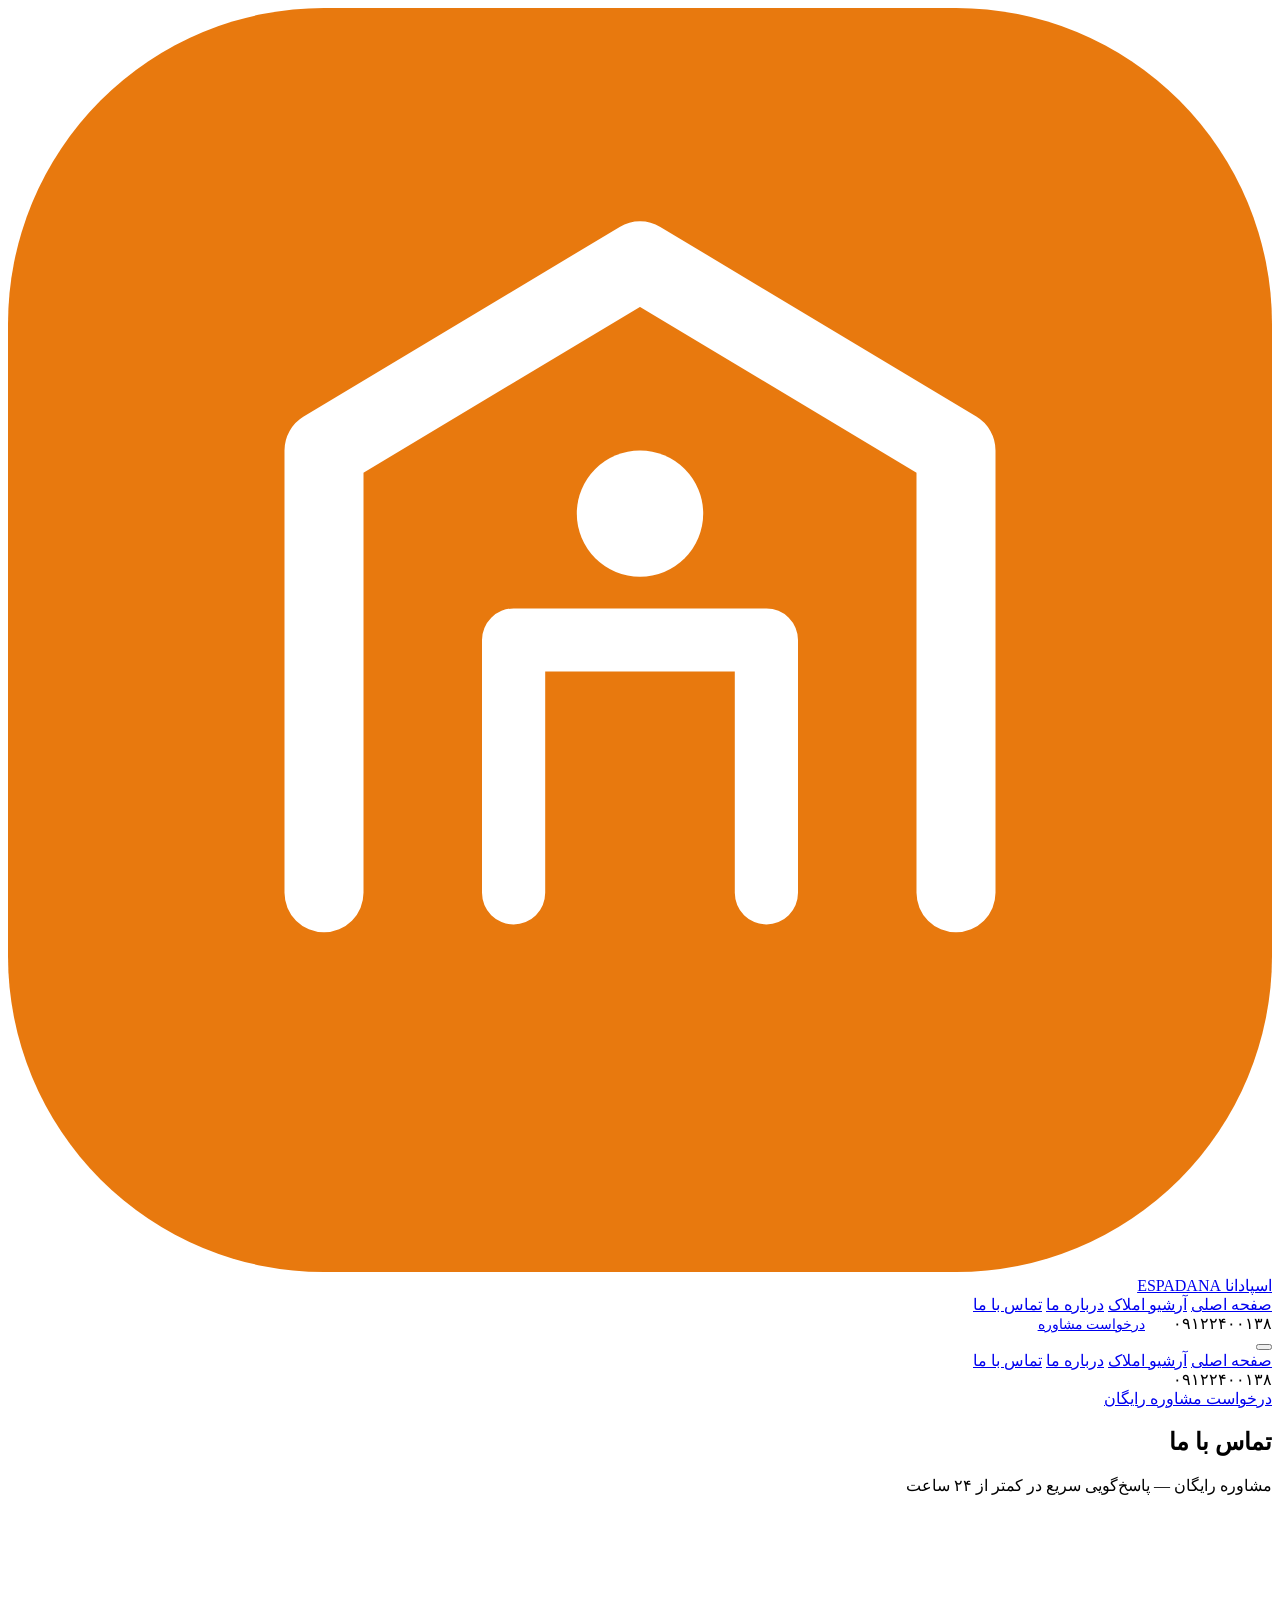
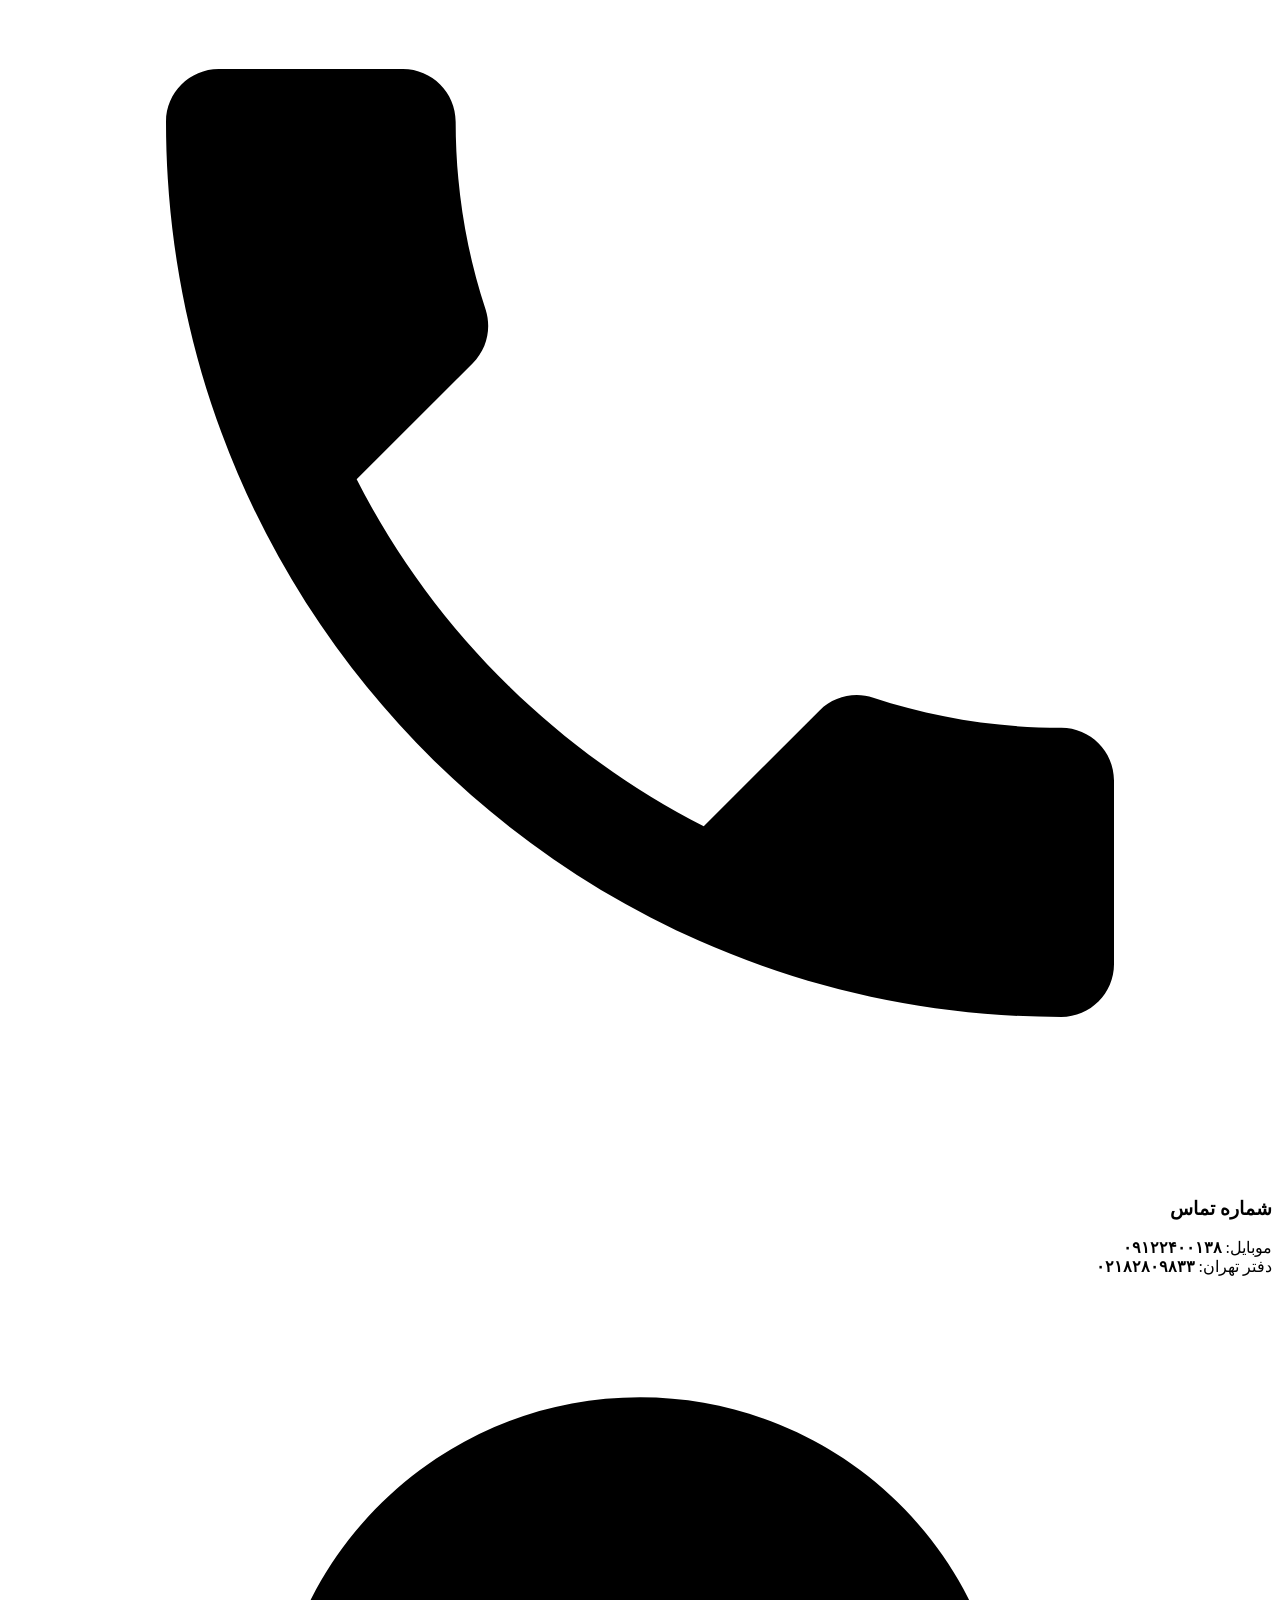
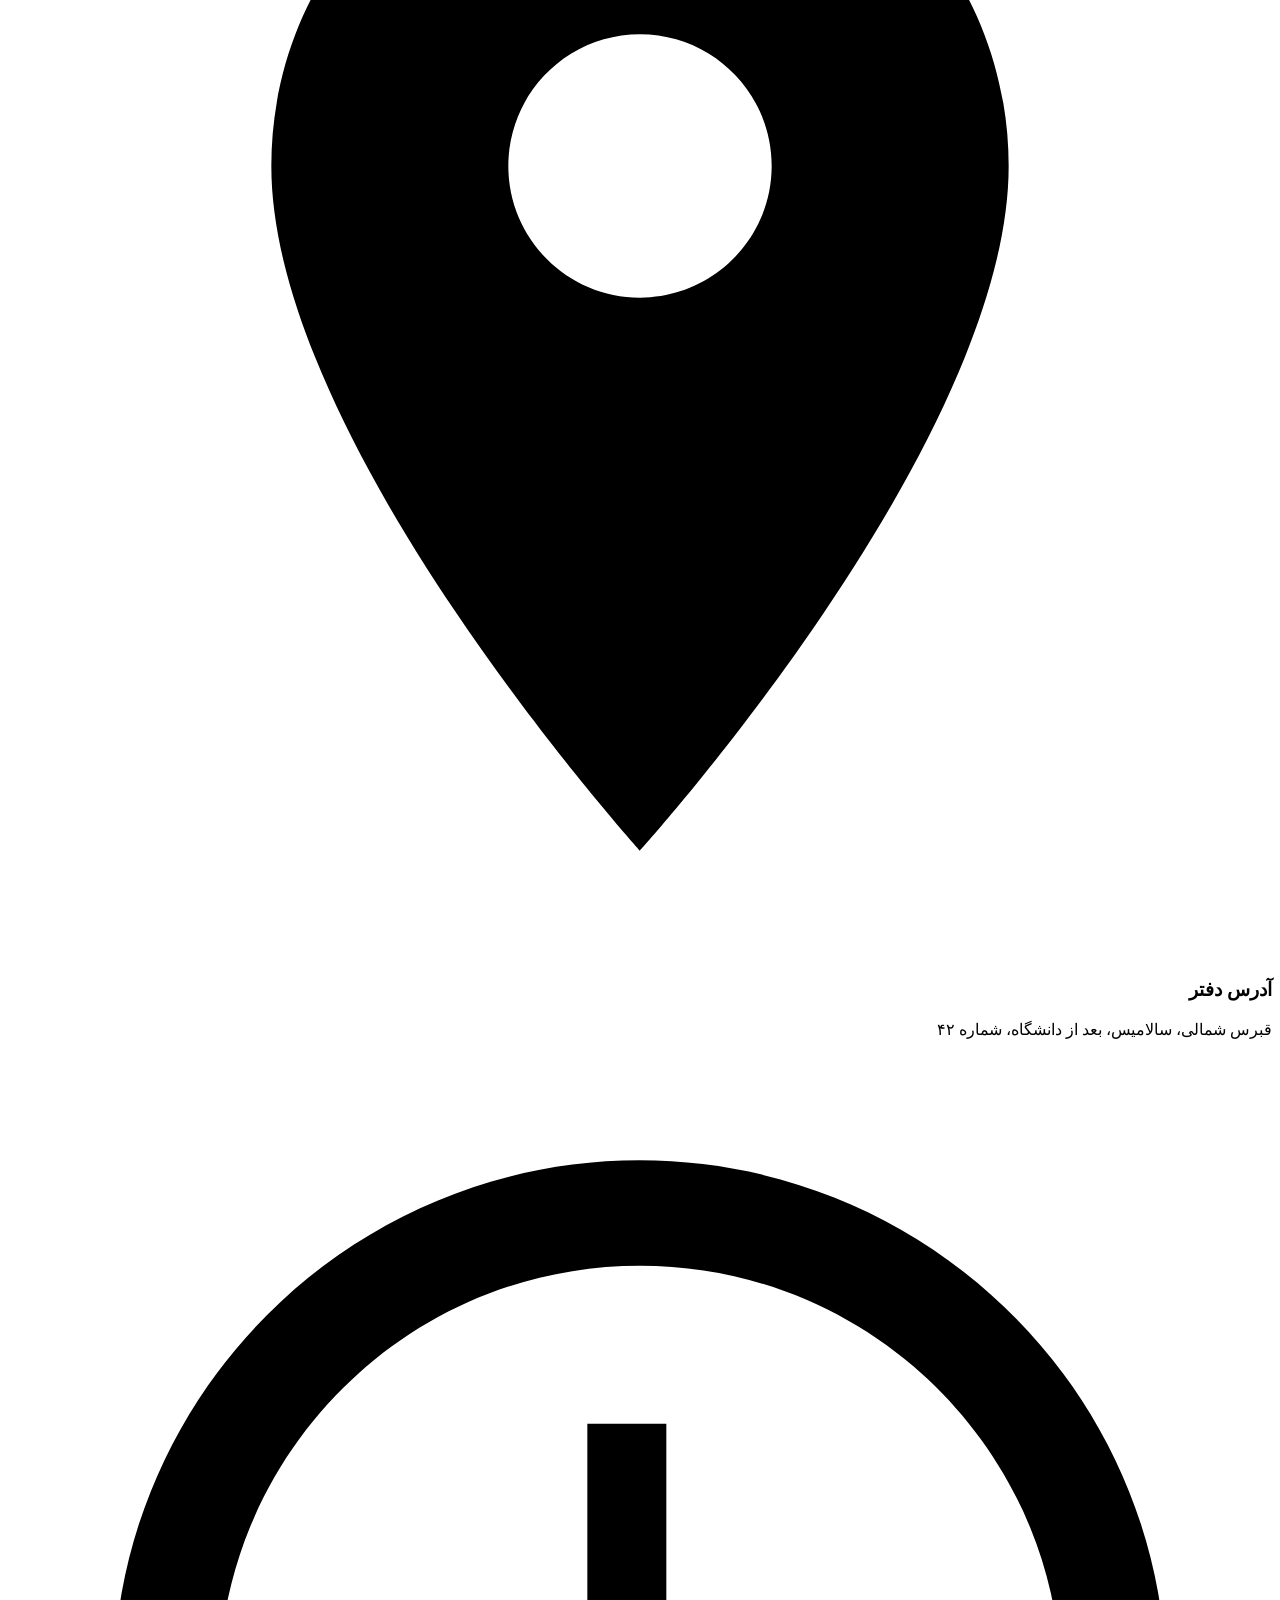
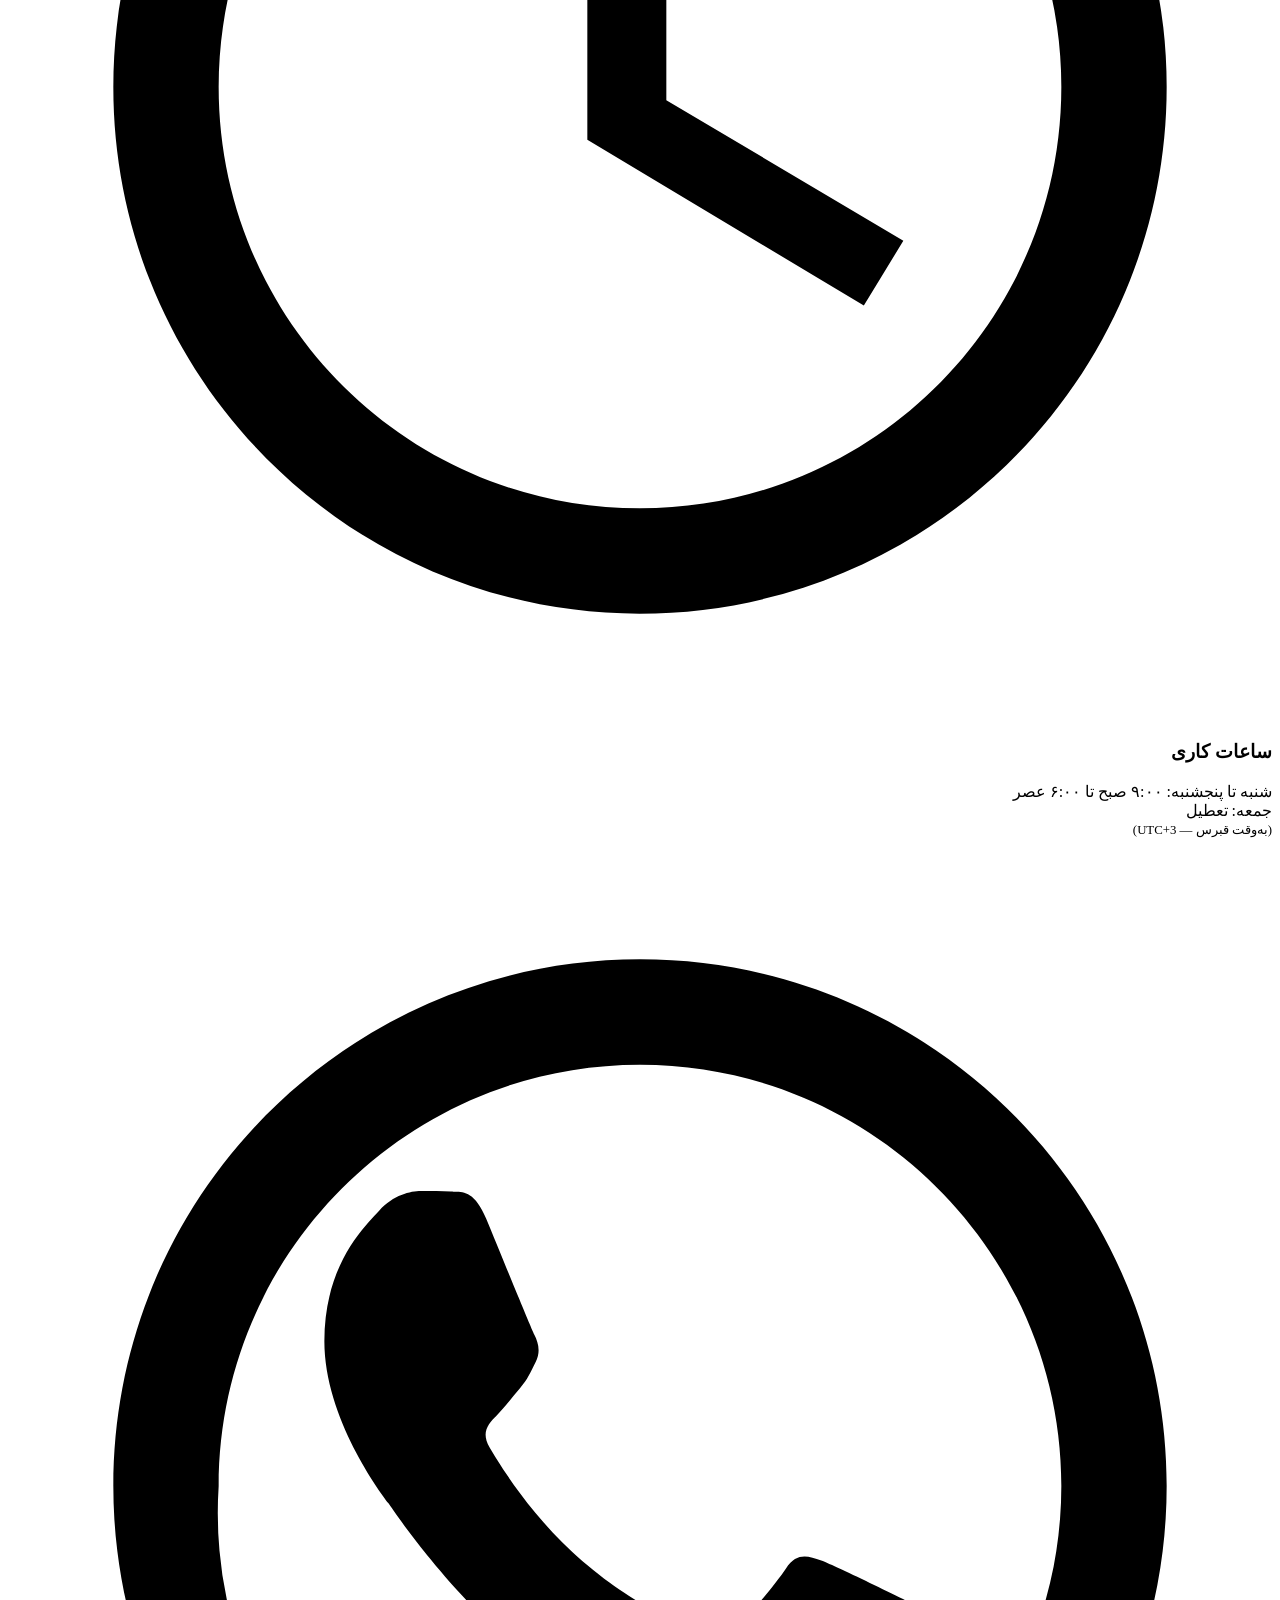
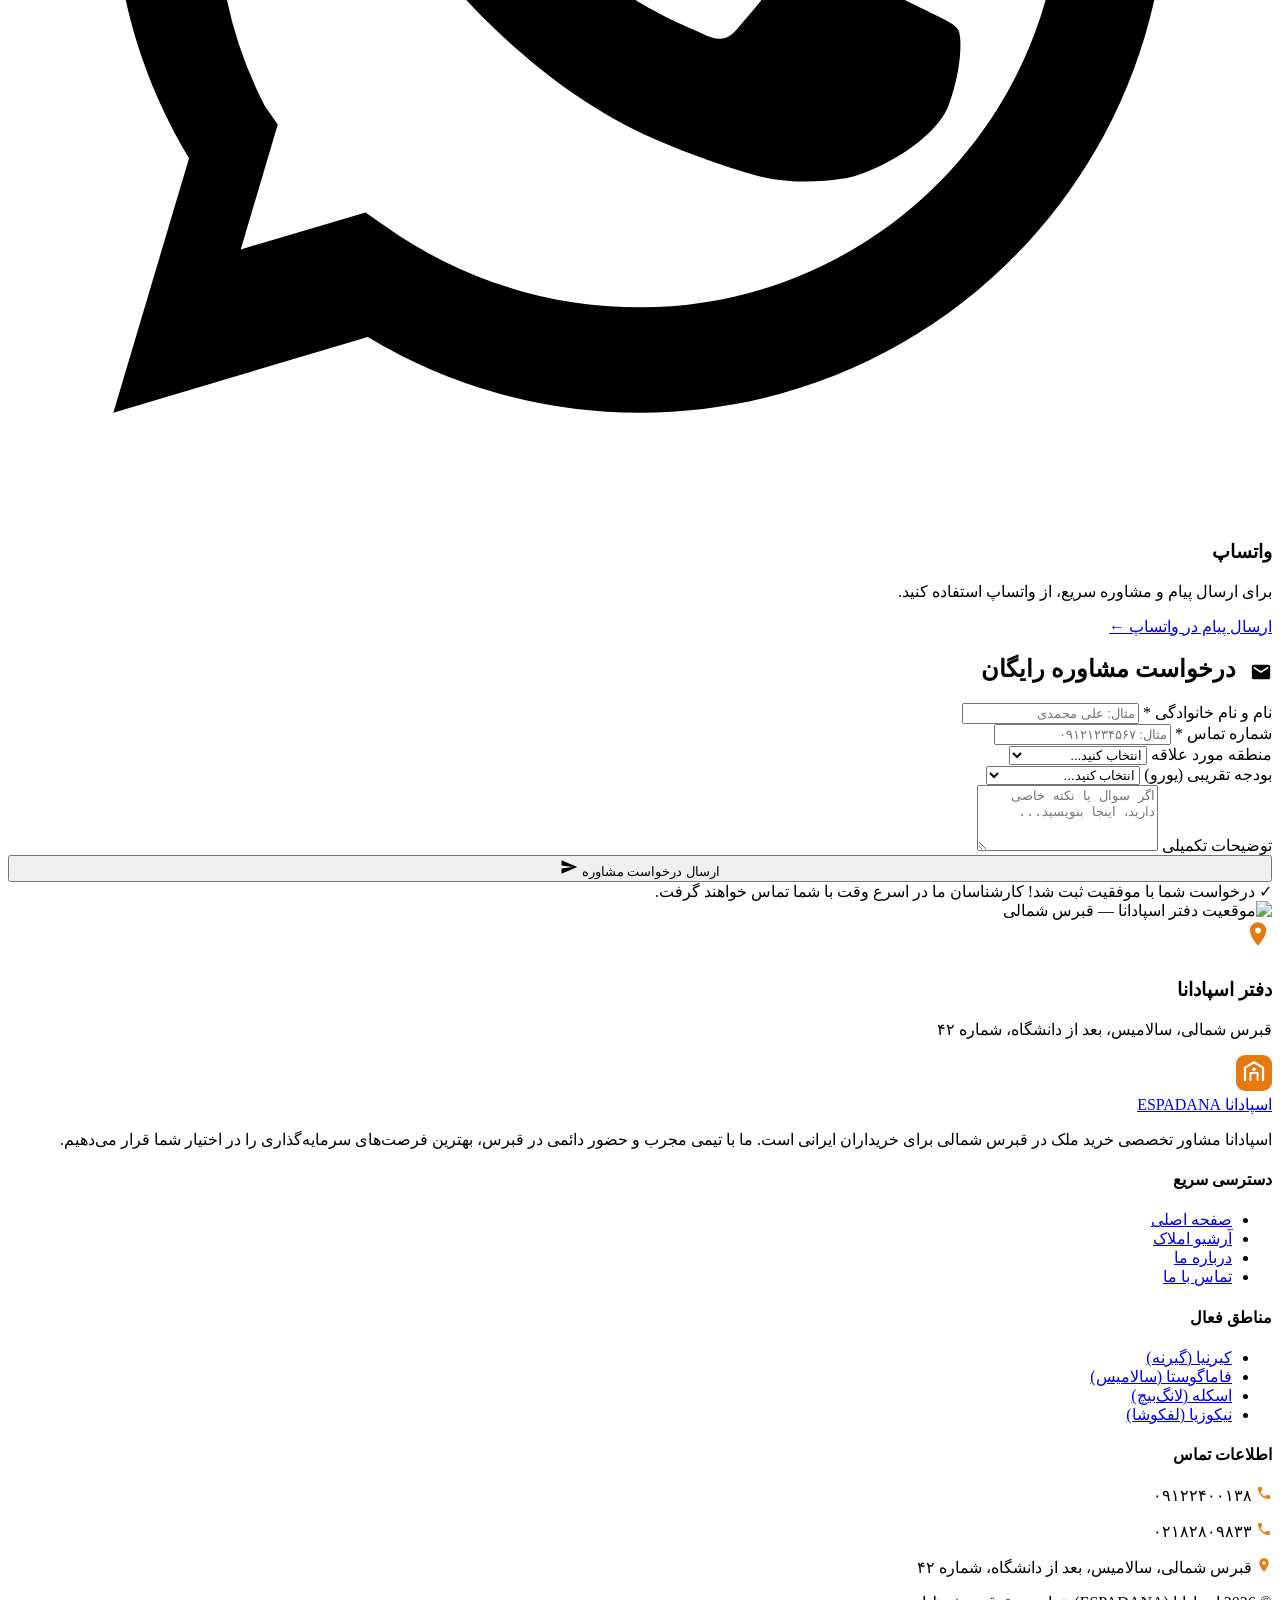
==== contact.html @ e1208e7d "Add files via upload" ====
<!DOCTYPE html>
<html lang="fa" dir="rtl">
<head>
  <meta charset="UTF-8">
  <meta name="viewport" content="width=device-width, initial-scale=1.0">
  <title>تماس با ما | اسپادانا — مشاور املاک قبرس شمالی</title>
  <meta name="description" content="با تیم اسپادانا تماس بگیرید. مشاوره رایگان خرید ملک در قبرس شمالی.">
  <link rel="stylesheet" href="assets/style.css">
</head>
<body>

  <!-- ═══ HEADER ═══ -->
  <header class="header">
    <div class="container header-inner">
      <a href="index.html" class="logo">
        <svg class="logo-icon" viewBox="0 0 40 40" fill="none">
          <rect width="40" height="40" rx="10" fill="#e8790e"/>
          <path d="M10 28V14l10-6 10 6v14" stroke="#fff" stroke-width="2.5" stroke-linecap="round" stroke-linejoin="round"/>
          <path d="M16 28v-8h8v8" stroke="#fff" stroke-width="2" stroke-linecap="round" stroke-linejoin="round"/>
          <circle cx="20" cy="16" r="2" fill="#fff"/>
        </svg>
        <div>
          اسپادانا
          <span class="en-logo">ESPADANA</span>
        </div>
      </a>
      <nav class="nav">
        <a href="index.html">صفحه اصلی</a>
        <a href="properties.html">آرشیو املاک</a>
        <a href="about.html">درباره ما</a>
        <a href="contact.html" class="active">تماس با ما</a>
      </nav>
      <div class="header-cta">
        <span class="header-phone">۰۹۱۲۲۴۰۰۱۳۸</span>
        <a href="contact.html" class="btn btn-primary" style="padding:10px 24px; font-size:.85rem;">درخواست مشاوره</a>
      </div>
      <button class="hamburger" aria-label="منوی اصلی">
        <span></span><span></span><span></span>
      </button>
    </div>
    <nav class="mobile-nav">
      <a href="index.html">صفحه اصلی</a>
      <a href="properties.html">آرشیو املاک</a>
      <a href="about.html">درباره ما</a>
      <a href="contact.html">تماس با ما</a>
      <div class="mobile-phone">۰۹۱۲۲۴۰۰۱۳۸</div>
      <a href="contact.html" class="btn btn-primary" style="margin-top:16px; justify-content:center;">درخواست مشاوره رایگان</a>
    </nav>
  </header>

  <!-- ═══ PAGE HERO ═══ -->
  <section class="page-hero">
    <div class="container">
      <div class="accent-line"></div>
      <h1>تماس با ما</h1>
      <p>مشاوره رایگان — پاسخ‌گویی سریع در کمتر از ۲۴ ساعت</p>
    </div>
  </section>

  <!-- ═══ CONTACT CONTENT ═══ -->
  <section class="section">
    <div class="container">
      <div class="contact-grid">

        <!-- Contact Info -->
        <div class="contact-info-cards">
          <!-- Phone -->
          <div class="contact-card fade-up">
            <div class="contact-card-icon">
              <svg viewBox="0 0 24 24"><path d="M6.62 10.79c1.44 2.83 3.76 5.14 6.59 6.59l2.2-2.2c.27-.27.67-.36 1.02-.24 1.12.37 2.33.57 3.57.57.55 0 1 .45 1 1V20c0 .55-.45 1-1 1-9.39 0-17-7.61-17-17 0-.55.45-1 1-1h3.5c.55 0 1 .45 1 1 0 1.25.2 2.45.57 3.57.11.35.03.74-.25 1.02l-2.2 2.2z"/></svg>
            </div>
            <div>
              <h3>شماره تماس</h3>
              <p>
                موبایل: <span class="en-num" style="color:var(--orange); font-weight:600;">۰۹۱۲۲۴۰۰۱۳۸</span>
                <br>
                دفتر تهران: <span class="en-num" style="color:var(--orange); font-weight:600;">۰۲۱۸۲۸۰۹۸۳۳</span>
              </p>
            </div>
          </div>

          <!-- Address -->
          <div class="contact-card fade-up">
            <div class="contact-card-icon">
              <svg viewBox="0 0 24 24"><path d="M12 2C8.13 2 5 5.13 5 9c0 5.25 7 13 7 13s7-7.75 7-13c0-3.87-3.13-7-7-7zm0 9.5c-1.38 0-2.5-1.12-2.5-2.5s1.12-2.5 2.5-2.5 2.5 1.12 2.5 2.5-1.12 2.5-2.5 2.5z"/></svg>
            </div>
            <div>
              <h3>آدرس دفتر</h3>
              <p>قبرس شمالی، سالامیس، بعد از دانشگاه، شماره ۴۲</p>
            </div>
          </div>

          <!-- Working Hours -->
          <div class="contact-card fade-up">
            <div class="contact-card-icon">
              <svg viewBox="0 0 24 24"><path d="M11.99 2C6.47 2 2 6.48 2 12s4.47 10 9.99 10C17.52 22 22 17.52 22 12S17.52 2 11.99 2zM12 20c-4.42 0-8-3.58-8-8s3.58-8 8-8 8 3.58 8 8-3.58 8-8 8zm.5-13H11v6l5.25 3.15.75-1.23-4.5-2.67z"/></svg>
            </div>
            <div>
              <h3>ساعات کاری</h3>
              <p>
                شنبه تا پنجشنبه: ۹:۰۰ صبح تا ۶:۰۰ عصر
                <br>
                جمعه: تعطیل
                <br>
                <span style="font-size:.8rem; color:var(--text-muted);">(به‌وقت قبرس — UTC+3)</span>
              </p>
            </div>
          </div>

          <!-- WhatsApp -->
          <div class="contact-card wa-card fade-up">
            <div class="contact-card-icon wa-icon">
              <svg viewBox="0 0 24 24"><path d="M17.472 14.382c-.297-.149-1.758-.867-2.03-.967-.273-.099-.471-.148-.67.15-.197.297-.767.966-.94 1.164-.173.199-.347.223-.644.075-.297-.15-1.255-.463-2.39-1.475-.883-.788-1.48-1.761-1.653-2.059-.173-.297-.018-.458.13-.606.134-.133.298-.347.446-.52.149-.174.198-.298.298-.497.099-.198.05-.371-.025-.52-.075-.149-.669-1.612-.916-2.207-.242-.579-.487-.5-.669-.51-.173-.008-.371-.01-.57-.01-.198 0-.52.074-.792.372-.272.297-1.04 1.016-1.04 2.479 0 1.462 1.065 2.875 1.213 3.074.149.198 2.096 3.2 5.077 4.487.709.306 1.262.489 1.694.625.712.227 1.36.195 1.871.118.571-.085 1.758-.719 2.006-1.413.248-.694.248-1.289.173-1.413-.074-.124-.272-.198-.57-.347z"/><path d="M12 2C6.477 2 2 6.477 2 12c0 1.89.525 3.66 1.438 5.168L2 22l4.832-1.438A9.955 9.955 0 0012 22c5.523 0 10-4.477 10-10S17.523 2 12 2zm0 18c-1.811 0-3.49-.577-4.863-1.56l-.348-.243-2.37.703.703-2.37-.243-.348A7.96 7.96 0 014 12c0-4.411 3.589-8 8-8s8 3.589 8 8-3.589 8-8 8z"/></svg>
            </div>
            <div>
              <h3>واتساپ</h3>
              <p>برای ارسال پیام و مشاوره سریع، از واتساپ استفاده کنید.</p>
              <a href="https://wa.me/989122400138" target="_blank" class="wa-link">ارسال پیام در واتساپ ←</a>
            </div>
          </div>
        </div>

        <!-- Contact Form -->
        <div class="contact-form fade-up">
          <h2>
            <svg width="22" height="22" viewBox="0 0 24 24" fill="var(--orange)" style="vertical-align:middle; margin-left:8px;"><path d="M20 4H4c-1.1 0-2 .9-2 2v12c0 1.1.9 2 2 2h16c1.1 0 2-.9 2-2V6c0-1.1-.9-2-2-2zm0 4l-8 5-8-5V6l8 5 8-5v2z"/></svg>
            درخواست مشاوره رایگان
          </h2>
          <form id="contact-form">
            <div class="form-row">
              <div class="form-group">
                <label for="name">نام و نام خانوادگی *</label>
                <input type="text" id="name" name="name" required placeholder="مثال: علی محمدی">
              </div>
              <div class="form-group">
                <label for="phone">شماره تماس *</label>
                <input type="tel" id="phone" name="phone" required placeholder="مثال: ۰۹۱۲۱۲۳۴۵۶۷" style="direction:ltr; text-align:right;">
              </div>
            </div>
            <div class="form-group">
              <label for="region">منطقه مورد علاقه</label>
              <select id="region" name="region">
                <option value="">انتخاب کنید...</option>
                <option value="کیرنیا">کیرنیا (گیرنه)</option>
                <option value="فاماگوستا">فاماگوستا (سالامیس)</option>
                <option value="اسکله">اسکله (لانگ‌بیچ)</option>
                <option value="نیکوزیا">نیکوزیا (لفکوشا)</option>
                <option value="همه">هنوز تصمیم نگرفته‌ام</option>
              </select>
            </div>
            <div class="form-group">
              <label for="budget">بودجه تقریبی (یورو)</label>
              <select id="budget" name="budget">
                <option value="">انتخاب کنید...</option>
                <option value="50-100">€50,000 — €100,000</option>
                <option value="100-200">€100,000 — €200,000</option>
                <option value="200-350">€200,000 — €350,000</option>
                <option value="350+">بالای €350,000</option>
              </select>
            </div>
            <div class="form-group">
              <label for="message">توضیحات تکمیلی</label>
              <textarea id="message" name="message" rows="4" placeholder="اگر سوال یا نکته خاصی دارید، اینجا بنویسید..."></textarea>
            </div>
            <button type="submit" class="btn btn-primary" style="width:100%; justify-content:center;">
              ارسال درخواست مشاوره
              <svg width="18" height="18" viewBox="0 0 24 24" fill="currentColor"><path d="M2.01 21L23 12 2.01 3 2 10l15 2-15 2z"/></svg>
            </button>
            <div class="form-success" id="form-success">
              ✓ درخواست شما با موفقیت ثبت شد! کارشناسان ما در اسرع وقت با شما تماس خواهند گرفت.
            </div>
          </form>
        </div>

      </div>

      <!-- Map Section -->
      <div class="map-container fade-up">
        <img src="https://images.pexels.com/photos/10785667/pexels-photo-10785667.jpeg?auto=compress&cs=tinysrgb&fit=crop&h=400&w=1200" alt="موقعیت دفتر اسپادانا — قبرس شمالی">
        <div class="map-overlay">
          <svg width="28" height="28" viewBox="0 0 24 24" fill="#e8790e" style="margin-bottom:8px;"><path d="M12 2C8.13 2 5 5.13 5 9c0 5.25 7 13 7 13s7-7.75 7-13c0-3.87-3.13-7-7-7zm0 9.5c-1.38 0-2.5-1.12-2.5-2.5s1.12-2.5 2.5-2.5 2.5 1.12 2.5 2.5-1.12 2.5-2.5 2.5z"/></svg>
          <h3>دفتر اسپادانا</h3>
          <p>قبرس شمالی، سالامیس، بعد از دانشگاه، شماره ۴۲</p>
        </div>
      </div>
    </div>
  </section>

  <!-- ═══ FOOTER ═══ -->
  <footer class="footer">
    <div class="container">
      <div class="footer-grid">
        <div class="footer-brand">
          <a href="index.html" class="logo" style="margin-bottom:8px;">
            <svg class="logo-icon" viewBox="0 0 40 40" fill="none" width="36" height="36">
              <rect width="40" height="40" rx="10" fill="#e8790e"/>
              <path d="M10 28V14l10-6 10 6v14" stroke="#fff" stroke-width="2.5" stroke-linecap="round" stroke-linejoin="round"/>
              <path d="M16 28v-8h8v8" stroke="#fff" stroke-width="2" stroke-linecap="round" stroke-linejoin="round"/>
              <circle cx="20" cy="16" r="2" fill="#fff"/>
            </svg>
            <div>
              اسپادانا
              <span class="en-logo">ESPADANA</span>
            </div>
          </a>
          <p>اسپادانا مشاور تخصصی خرید ملک در قبرس شمالی برای خریداران ایرانی است. ما با تیمی مجرب و حضور دائمی در قبرس، بهترین فرصت‌های سرمایه‌گذاری را در اختیار شما قرار می‌دهیم.</p>
        </div>
        <div>
          <h4>دسترسی سریع</h4>
          <ul>
            <li><a href="index.html">صفحه اصلی</a></li>
            <li><a href="properties.html">آرشیو املاک</a></li>
            <li><a href="about.html">درباره ما</a></li>
            <li><a href="contact.html">تماس با ما</a></li>
          </ul>
        </div>
        <div>
          <h4>مناطق فعال</h4>
          <ul>
            <li><a href="properties.html">کیرنیا (گیرنه)</a></li>
            <li><a href="properties.html">فاماگوستا (سالامیس)</a></li>
            <li><a href="properties.html">اسکله (لانگ‌بیچ)</a></li>
            <li><a href="properties.html">نیکوزیا (لفکوشا)</a></li>
          </ul>
        </div>
        <div class="footer-contact">
          <h4>اطلاعات تماس</h4>
          <p>
            <svg width="16" height="16" viewBox="0 0 24 24" fill="#e8790e"><path d="M6.62 10.79c1.44 2.83 3.76 5.14 6.59 6.59l2.2-2.2c.27-.27.67-.36 1.02-.24 1.12.37 2.33.57 3.57.57.55 0 1 .45 1 1V20c0 .55-.45 1-1 1-9.39 0-17-7.61-17-17 0-.55.45-1 1-1h3.5c.55 0 1 .45 1 1 0 1.25.2 2.45.57 3.57.11.35.03.74-.25 1.02l-2.2 2.2z"/></svg>
            <span class="en-num">۰۹۱۲۲۴۰۰۱۳۸</span>
          </p>
          <p>
            <svg width="16" height="16" viewBox="0 0 24 24" fill="#e8790e"><path d="M6.62 10.79c1.44 2.83 3.76 5.14 6.59 6.59l2.2-2.2c.27-.27.67-.36 1.02-.24 1.12.37 2.33.57 3.57.57.55 0 1 .45 1 1V20c0 .55-.45 1-1 1-9.39 0-17-7.61-17-17 0-.55.45-1 1-1h3.5c.55 0 1 .45 1 1 0 1.25.2 2.45.57 3.57.11.35.03.74-.25 1.02l-2.2 2.2z"/></svg>
            <span class="en-num">۰۲۱۸۲۸۰۹۸۳۳</span>
          </p>
          <p>
            <svg width="16" height="16" viewBox="0 0 24 24" fill="#e8790e"><path d="M12 2C8.13 2 5 5.13 5 9c0 5.25 7 13 7 13s7-7.75 7-13c0-3.87-3.13-7-7-7zm0 9.5c-1.38 0-2.5-1.12-2.5-2.5s1.12-2.5 2.5-2.5 2.5 1.12 2.5 2.5-1.12 2.5-2.5 2.5z"/></svg>
            قبرس شمالی، سالامیس، بعد از دانشگاه، شماره ۴۲
          </p>
        </div>
      </div>
      <div class="footer-bottom">
        <p>© <span class="en-num">2026</span> اسپادانا (ESPADANA). تمامی حقوق محفوظ است.</p>
      </div>
    </div>
  </footer>

  <script src="assets/data.js"></script>
  <script src="assets/script.js"></script>
  <script src="assets/data-loader.js"></script>

  <!-- ElevenLabs Conversational AI Widget -->
  <elevenlabs-convai agent-id="agent_7001kvx2ky7jebqs414jf8g7dbjb" dir="ltr" style="position:fixed;bottom:20px;right:20px;left:auto;z-index:999;"></elevenlabs-convai>
  <script src="https://unpkg.com/@elevenlabs/convai-widget-embed" async type="text/javascript"></script>
  <style>
  elevenlabs-convai{position:fixed!important;bottom:20px!important;right:20px!important;left:auto!important;inset-inline-end:20px!important;inset-inline-start:auto!important;z-index:999!important;direction:ltr!important}
  </style>
</body>
</html>
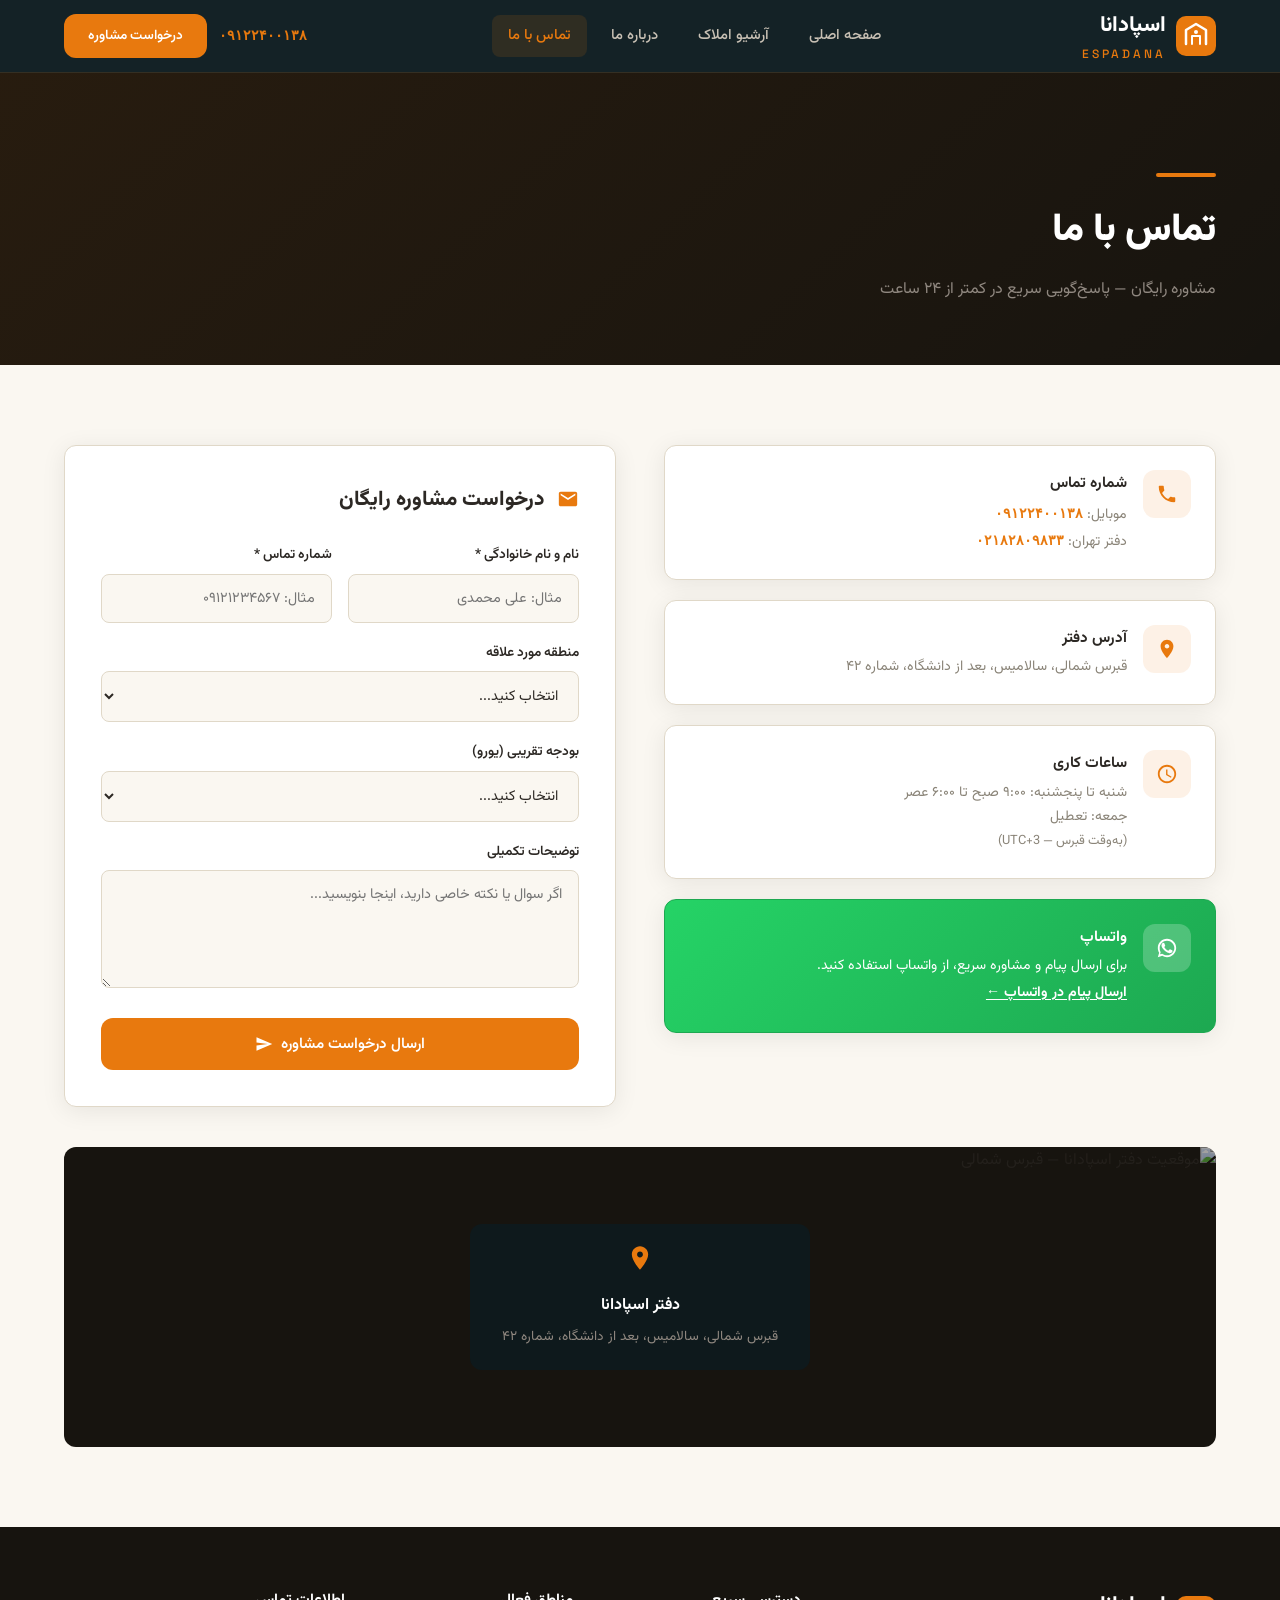
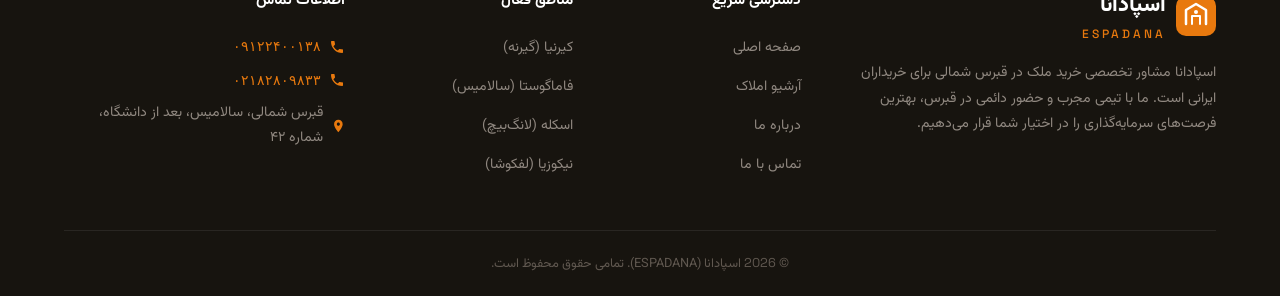
==== commit e4c6238c: "feat: connect Cyprus contact form to n8n" ====
--- a/contact.html
+++ b/contact.html
@@ -169,6 +169,9 @@
             <div class="form-success" id="form-success">
               ✓ درخواست شما با موفقیت ثبت شد! کارشناسان ما در اسرع وقت با شما تماس خواهند گرفت.
             </div>
+            <div id="form-error" role="alert" style="display:none; margin-top:14px; padding:13px 16px; border-radius:10px; color:#ff9b8f; background:rgba(186,35,22,.14); border:1px solid rgba(255,89,73,.35);">
+              خطا در ارسال درخواست. لطفاً چند لحظه بعد دوباره تلاش کنید یا با شماره‌های درج‌شده تماس بگیرید.
+            </div>
           </form>
         </div>
 
--- a/assets/style.css
+++ b/assets/style.css
@@ -0,0 +1,1128 @@
+/* ═══════════════════════════════════════════════════
+   ESPADANA — Global Stylesheet
+   Brand: Dark nautical + Warm orange
+   ═══════════════════════════════════════════════════ */
+@import url('https://fonts.googleapis.com/css2?family=Vazirmatn:wght@400;500;600;700;800;900&family=Space+Grotesk:wght@400;500;600;700&display=swap');
+
+/* ── CSS Variables ────────────────────────────────── */
+:root {
+  --orange:       #e8790e;
+  --orange-light: #f5a94d;
+  --orange-dark:  #c46200;
+  --dark:         #17140f;
+  --dark-navy:    #0d1b1f;
+  --dark-card:    #1c2226;
+  --beige:        #ede3cf;
+  --cream:        #faf7f1;
+  --text-dark:    #2c2824;
+  --text-light:   #f5f0e8;
+  --text-muted:   #8a8478;
+  --border:       #e0d8c8;
+  --shadow:       0 4px 24px rgba(0,0,0,.08);
+  --shadow-lg:    0 12px 48px rgba(0,0,0,.12);
+  --radius:       12px;
+  --radius-sm:    8px;
+  --transition:   .3s cubic-bezier(.4,0,.2,1);
+
+  --font-fa: 'Vazirmatn', sans-serif;
+  --font-en: 'Space Grotesk', sans-serif;
+}
+
+/* ── Reset & Base ─────────────────────────────────── */
+*, *::before, *::after { box-sizing: border-box; margin: 0; padding: 0; }
+
+html {
+  font-size: 16px;
+  scroll-behavior: smooth;
+}
+
+body {
+  font-family: var(--font-fa);
+  background: var(--cream);
+  color: var(--text-dark);
+  line-height: 1.8;
+  direction: rtl;
+  overflow-x: hidden;
+}
+
+img { max-width: 100%; height: auto; display: block; }
+a { text-decoration: none; color: inherit; transition: color var(--transition); }
+ul, ol { list-style: none; }
+
+.en-num {
+  font-family: var(--font-en);
+  direction: ltr;
+  display: inline-block;
+}
+
+/* ── Container ────────────────────────────────────── */
+.container {
+  width: 100%;
+  max-width: 1200px;
+  margin: 0 auto;
+  padding: 0 24px;
+}
+
+/* ── Section ──────────────────────────────────────── */
+.section {
+  padding: 80px 0;
+}
+.section-dark {
+  background: var(--dark);
+  color: var(--text-light);
+}
+.section-beige {
+  background: var(--beige);
+}
+
+.section-title {
+  font-size: 2rem;
+  font-weight: 800;
+  margin-bottom: 12px;
+}
+.section-subtitle {
+  color: var(--text-muted);
+  font-size: 1.05rem;
+  margin-bottom: 48px;
+}
+.section-dark .section-subtitle {
+  color: #a0998e;
+}
+
+.accent-line {
+  width: 60px;
+  height: 4px;
+  background: var(--orange);
+  border-radius: 2px;
+  margin-bottom: 20px;
+}
+
+/* ── Buttons ──────────────────────────────────────── */
+.btn {
+  display: inline-flex;
+  align-items: center;
+  gap: 8px;
+  padding: 14px 32px;
+  border-radius: var(--radius);
+  font-family: var(--font-fa);
+  font-size: .95rem;
+  font-weight: 600;
+  cursor: pointer;
+  border: none;
+  transition: all var(--transition);
+}
+.btn-primary {
+  background: var(--orange);
+  color: #fff;
+}
+.btn-primary:hover {
+  background: var(--orange-dark);
+  transform: translateY(-2px);
+  box-shadow: 0 8px 24px rgba(232,121,14,.35);
+}
+.btn-outline {
+  background: transparent;
+  color: var(--orange);
+  border: 2px solid var(--orange);
+}
+.btn-outline:hover {
+  background: var(--orange);
+  color: #fff;
+}
+.btn-dark {
+  background: var(--dark);
+  color: #fff;
+}
+.btn-dark:hover {
+  background: #2a2620;
+}
+.btn-white {
+  background: #fff;
+  color: var(--dark);
+}
+.btn-white:hover {
+  background: var(--beige);
+}
+
+/* ── Header ───────────────────────────────────────── */
+.header {
+  position: sticky;
+  top: 0;
+  z-index: 1000;
+  background: rgba(13,27,31,.97);
+  backdrop-filter: blur(12px);
+  border-bottom: 1px solid rgba(232,121,14,.15);
+  transition: background var(--transition);
+}
+.header-inner {
+  display: flex;
+  align-items: center;
+  justify-content: space-between;
+  height: 72px;
+}
+
+/* Logo */
+.logo {
+  display: flex;
+  align-items: center;
+  gap: 10px;
+  color: #fff;
+  font-weight: 800;
+  font-size: 1.35rem;
+}
+.logo-icon {
+  width: 40px;
+  height: 40px;
+}
+.logo span.en-logo {
+  font-family: var(--font-en);
+  font-size: .75rem;
+  font-weight: 500;
+  color: var(--orange);
+  display: block;
+  letter-spacing: 3px;
+  margin-top: -2px;
+}
+
+/* Nav */
+.nav { display: flex; align-items: center; gap: 8px; }
+.nav a {
+  color: #c8c0b4;
+  padding: 8px 16px;
+  border-radius: var(--radius-sm);
+  font-size: .92rem;
+  font-weight: 500;
+  transition: all var(--transition);
+}
+.nav a:hover, .nav a.active {
+  color: #fff;
+  background: rgba(232,121,14,.12);
+}
+.nav a.active { color: var(--orange); }
+
+.header-cta {
+  display: flex;
+  align-items: center;
+  gap: 12px;
+}
+.header-phone {
+  color: var(--orange);
+  font-family: var(--font-en);
+  font-weight: 600;
+  font-size: .9rem;
+  direction: ltr;
+}
+
+/* Hamburger */
+.hamburger {
+  display: none;
+  flex-direction: column;
+  gap: 5px;
+  cursor: pointer;
+  background: none;
+  border: none;
+  padding: 4px;
+}
+.hamburger span {
+  width: 26px;
+  height: 3px;
+  background: #fff;
+  border-radius: 2px;
+  transition: all var(--transition);
+}
+.hamburger.open span:nth-child(1) { transform: translateY(8px) rotate(45deg); }
+.hamburger.open span:nth-child(2) { opacity: 0; }
+.hamburger.open span:nth-child(3) { transform: translateY(-8px) rotate(-45deg); }
+
+/* Mobile Nav */
+.mobile-nav {
+  display: none;
+  position: fixed;
+  top: 72px;
+  right: 0;
+  left: 0;
+  bottom: 0;
+  background: var(--dark-navy);
+  z-index: 999;
+  padding: 32px 24px;
+  flex-direction: column;
+  gap: 4px;
+  overflow-y: auto;
+}
+.mobile-nav.open { display: flex; }
+.mobile-nav a {
+  color: #c8c0b4;
+  padding: 14px 16px;
+  border-radius: var(--radius-sm);
+  font-size: 1.05rem;
+  font-weight: 500;
+  transition: background var(--transition);
+}
+.mobile-nav a:hover { background: rgba(232,121,14,.1); color: #fff; }
+.mobile-nav .mobile-phone {
+  margin-top: 24px;
+  color: var(--orange);
+  font-family: var(--font-en);
+  font-weight: 600;
+  font-size: 1.1rem;
+  direction: ltr;
+  text-align: center;
+}
+
+/* ── Hero ─────────────────────────────────────────── */
+.hero {
+  position: relative;
+  min-height: 92vh;
+  display: flex;
+  align-items: center;
+  background: linear-gradient(160deg, var(--dark-navy) 0%, #132a30 50%, #1a2f28 100%);
+  overflow: hidden;
+}
+.hero::before {
+  content: '';
+  position: absolute;
+  inset: 0;
+  background: url('https://images.pexels.com/photos/10534187/pexels-photo-10534187.jpeg?auto=compress&cs=tinysrgb&fit=crop&h=900&w=1600') center/cover no-repeat;
+  opacity: .18;
+}
+.hero::after {
+  content: '';
+  position: absolute;
+  bottom: 0;
+  left: 0;
+  right: 0;
+  height: 200px;
+  background: linear-gradient(to top, var(--cream), transparent);
+}
+
+.hero-content {
+  position: relative;
+  z-index: 2;
+  max-width: 700px;
+}
+.hero-badge {
+  display: inline-flex;
+  align-items: center;
+  gap: 8px;
+  background: rgba(232,121,14,.15);
+  color: var(--orange);
+  padding: 8px 20px;
+  border-radius: 30px;
+  font-size: .85rem;
+  font-weight: 600;
+  margin-bottom: 24px;
+  border: 1px solid rgba(232,121,14,.25);
+}
+.hero h1 {
+  font-size: 3rem;
+  font-weight: 900;
+  color: #fff;
+  line-height: 1.35;
+  margin-bottom: 20px;
+}
+.hero h1 .highlight {
+  color: var(--orange);
+}
+.hero p {
+  color: #b0a898;
+  font-size: 1.12rem;
+  line-height: 1.9;
+  margin-bottom: 36px;
+  max-width: 580px;
+}
+.hero-buttons {
+  display: flex;
+  gap: 16px;
+  flex-wrap: wrap;
+  margin-bottom: 56px;
+}
+
+/* Hero Stats */
+.hero-stats {
+  display: flex;
+  gap: 48px;
+  flex-wrap: wrap;
+}
+.hero-stat {
+  text-align: center;
+}
+.hero-stat .number {
+  font-family: var(--font-en);
+  font-size: 2.5rem;
+  font-weight: 700;
+  color: var(--orange);
+  display: block;
+  line-height: 1.1;
+}
+.hero-stat .label {
+  color: #908880;
+  font-size: .85rem;
+  margin-top: 4px;
+}
+
+/* Decorative horizon line */
+.horizon-decoration {
+  position: absolute;
+  bottom: 80px;
+  left: 0;
+  right: 0;
+  height: 3px;
+  background: linear-gradient(90deg, transparent, var(--orange), transparent);
+  opacity: .3;
+  z-index: 1;
+}
+
+/* ── Why Section ──────────────────────────────────── */
+.why-grid {
+  display: grid;
+  grid-template-columns: repeat(4, 1fr);
+  gap: 24px;
+}
+.why-card {
+  background: #fff;
+  border-radius: var(--radius);
+  padding: 32px 24px;
+  text-align: center;
+  box-shadow: var(--shadow);
+  transition: all var(--transition);
+  border: 1px solid var(--border);
+}
+.why-card:hover {
+  transform: translateY(-6px);
+  box-shadow: var(--shadow-lg);
+  border-color: var(--orange);
+}
+.why-icon {
+  width: 64px;
+  height: 64px;
+  background: rgba(232,121,14,.1);
+  border-radius: 16px;
+  display: flex;
+  align-items: center;
+  justify-content: center;
+  margin: 0 auto 20px;
+}
+.why-icon svg {
+  width: 28px;
+  height: 28px;
+  fill: var(--orange);
+}
+.why-card h3 {
+  font-size: 1.1rem;
+  font-weight: 700;
+  margin-bottom: 8px;
+}
+.why-card p {
+  color: var(--text-muted);
+  font-size: .88rem;
+  line-height: 1.7;
+}
+
+/* ── Properties Grid ──────────────────────────────── */
+.properties-grid {
+  display: grid;
+  grid-template-columns: repeat(3, 1fr);
+  gap: 28px;
+}
+.property-card {
+  background: #fff;
+  border-radius: var(--radius);
+  overflow: hidden;
+  box-shadow: var(--shadow);
+  transition: all var(--transition);
+  border: 1px solid var(--border);
+}
+.property-card:hover {
+  transform: translateY(-4px);
+  box-shadow: var(--shadow-lg);
+}
+.property-img {
+  position: relative;
+  height: 220px;
+  overflow: hidden;
+}
+.property-img img {
+  width: 100%;
+  height: 100%;
+  object-fit: cover;
+  transition: transform .5s ease;
+}
+.property-card:hover .property-img img {
+  transform: scale(1.06);
+}
+.property-badge {
+  position: absolute;
+  top: 14px;
+  right: 14px;
+  background: var(--orange);
+  color: #fff;
+  padding: 4px 14px;
+  border-radius: 6px;
+  font-family: var(--font-en);
+  font-size: .78rem;
+  font-weight: 600;
+}
+.property-region {
+  position: absolute;
+  bottom: 14px;
+  left: 14px;
+  background: rgba(0,0,0,.7);
+  color: #fff;
+  padding: 4px 12px;
+  border-radius: 6px;
+  font-size: .8rem;
+}
+.property-info {
+  padding: 20px;
+}
+.property-info h3 {
+  font-size: 1.02rem;
+  font-weight: 700;
+  margin-bottom: 12px;
+  line-height: 1.6;
+}
+.property-meta {
+  display: flex;
+  gap: 20px;
+  color: var(--text-muted);
+  font-size: .82rem;
+  margin-bottom: 16px;
+}
+.property-meta span {
+  display: flex;
+  align-items: center;
+  gap: 5px;
+}
+.property-meta svg {
+  width: 16px;
+  height: 16px;
+  fill: var(--text-muted);
+}
+.property-footer {
+  display: flex;
+  align-items: center;
+  justify-content: space-between;
+  border-top: 1px solid var(--border);
+  padding-top: 14px;
+}
+.property-price {
+  font-family: var(--font-en);
+  font-size: 1.15rem;
+  font-weight: 700;
+  color: var(--orange);
+}
+.property-price small {
+  font-size: .75rem;
+  font-weight: 400;
+  color: var(--text-muted);
+  margin-right: 4px;
+  font-family: var(--font-fa);
+}
+.property-link {
+  color: var(--orange);
+  font-size: .85rem;
+  font-weight: 600;
+  display: flex;
+  align-items: center;
+  gap: 4px;
+}
+.property-link:hover { gap: 8px; }
+
+/* ── Steps ────────────────────────────────────────── */
+.steps-grid {
+  display: grid;
+  grid-template-columns: repeat(4, 1fr);
+  gap: 32px;
+  counter-reset: step;
+}
+.step-card {
+  position: relative;
+  padding: 32px 24px;
+  border-radius: var(--radius);
+  background: var(--dark-card);
+  border: 1px solid rgba(255,255,255,.06);
+  text-align: center;
+}
+.step-number {
+  font-family: var(--font-en);
+  font-size: 3rem;
+  font-weight: 700;
+  color: rgba(232,121,14,.2);
+  line-height: 1;
+  margin-bottom: 16px;
+}
+.step-card h3 {
+  font-size: 1.05rem;
+  font-weight: 700;
+  color: #fff;
+  margin-bottom: 10px;
+}
+.step-card p {
+  color: #908880;
+  font-size: .85rem;
+  line-height: 1.7;
+}
+
+/* Connector line between steps */
+.steps-grid .step-card:not(:last-child)::after {
+  content: '';
+  position: absolute;
+  left: -16px;
+  top: 50%;
+  width: 32px;
+  height: 2px;
+  background: linear-gradient(90deg, var(--orange), transparent);
+}
+
+/* ── Testimonials ─────────────────────────────────── */
+.testimonials-grid {
+  display: grid;
+  grid-template-columns: repeat(3, 1fr);
+  gap: 28px;
+}
+.testimonial-card {
+  background: #fff;
+  border-radius: var(--radius);
+  padding: 28px;
+  box-shadow: var(--shadow);
+  border: 1px solid var(--border);
+}
+.testimonial-stars {
+  color: var(--orange);
+  font-size: 1rem;
+  margin-bottom: 14px;
+}
+.testimonial-text {
+  font-size: .92rem;
+  line-height: 1.8;
+  color: var(--text-dark);
+  margin-bottom: 20px;
+}
+.testimonial-author {
+  display: flex;
+  align-items: center;
+  gap: 12px;
+}
+.testimonial-avatar {
+  width: 44px;
+  height: 44px;
+  border-radius: 50%;
+  background: var(--beige);
+  display: flex;
+  align-items: center;
+  justify-content: center;
+  font-weight: 700;
+  color: var(--orange);
+  font-size: 1.1rem;
+}
+.testimonial-name {
+  font-weight: 700;
+  font-size: .9rem;
+}
+.testimonial-role {
+  font-size: .78rem;
+  color: var(--text-muted);
+}
+
+/* ── Filter Bar ───────────────────────────────────── */
+.filter-bar {
+  display: flex;
+  gap: 16px;
+  flex-wrap: wrap;
+  margin-bottom: 40px;
+  padding: 24px;
+  background: #fff;
+  border-radius: var(--radius);
+  box-shadow: var(--shadow);
+  border: 1px solid var(--border);
+}
+.filter-group {
+  flex: 1;
+  min-width: 200px;
+}
+.filter-group label {
+  display: block;
+  font-size: .82rem;
+  font-weight: 600;
+  color: var(--text-muted);
+  margin-bottom: 6px;
+}
+.filter-group select {
+  width: 100%;
+  padding: 12px 16px;
+  border: 1px solid var(--border);
+  border-radius: var(--radius-sm);
+  font-family: var(--font-fa);
+  font-size: .9rem;
+  background: var(--cream);
+  color: var(--text-dark);
+  cursor: pointer;
+  appearance: none;
+  background-image: url("data:image/svg+xml,%3Csvg xmlns='http://www.w3.org/2000/svg' width='12' height='12' viewBox='0 0 12 12'%3E%3Cpath d='M6 8L1 3h10z' fill='%238a8478'/%3E%3C/svg%3E");
+  background-repeat: no-repeat;
+  background-position: left 12px center;
+}
+.filter-group select:focus {
+  outline: none;
+  border-color: var(--orange);
+}
+.filter-btn {
+  align-self: flex-end;
+}
+
+/* ── Page Hero (Internal pages) ───────────────────── */
+.page-hero {
+  background: var(--dark);
+  padding: 100px 0 60px;
+  position: relative;
+  overflow: hidden;
+}
+.page-hero::before {
+  content: '';
+  position: absolute;
+  inset: 0;
+  background: linear-gradient(135deg, rgba(232,121,14,.08), transparent);
+}
+.page-hero h1 {
+  font-size: 2.4rem;
+  font-weight: 900;
+  color: #fff;
+  position: relative;
+}
+.page-hero p {
+  color: #908880;
+  font-size: 1rem;
+  margin-top: 10px;
+  position: relative;
+}
+.page-hero .accent-line {
+  position: relative;
+}
+
+/* ── About Page ───────────────────────────────────── */
+.about-story {
+  display: grid;
+  grid-template-columns: 1fr 1fr;
+  gap: 60px;
+  align-items: center;
+}
+.about-img {
+  border-radius: var(--radius);
+  overflow: hidden;
+  position: relative;
+  height: 400px;
+}
+.about-img img {
+  width: 100%;
+  height: 100%;
+  object-fit: cover;
+}
+.about-img::after {
+  content: '';
+  position: absolute;
+  bottom: 0;
+  right: 0;
+  width: 100px;
+  height: 100px;
+  background: var(--orange);
+  border-radius: var(--radius) 0 0 0;
+  opacity: .3;
+}
+
+.team-grid {
+  display: grid;
+  grid-template-columns: repeat(auto-fit, minmax(320px, 1fr));
+  gap: 32px;
+}
+.team-card {
+  background: #fff;
+  border-radius: var(--radius);
+  padding: 32px;
+  box-shadow: var(--shadow);
+  border: 1px solid var(--border);
+  display: flex;
+  gap: 24px;
+  align-items: flex-start;
+}
+.team-photo {
+  width: 120px;
+  height: 120px;
+  border-radius: var(--radius);
+  overflow: hidden;
+  flex-shrink: 0;
+}
+.team-photo img {
+  width: 100%;
+  height: 100%;
+  object-fit: cover;
+}
+.team-info h3 {
+  font-size: 1.15rem;
+  font-weight: 700;
+  margin-bottom: 4px;
+}
+.team-info .role {
+  color: var(--orange);
+  font-size: .85rem;
+  font-weight: 600;
+  margin-bottom: 12px;
+}
+.team-info p {
+  font-size: .88rem;
+  color: var(--text-muted);
+  line-height: 1.7;
+  margin-bottom: 12px;
+}
+.team-contact {
+  display: flex;
+  gap: 16px;
+  font-size: .82rem;
+}
+.team-contact a {
+  color: var(--orange);
+  font-weight: 500;
+  display: flex;
+  align-items: center;
+  gap: 4px;
+}
+
+/* ── Contact Page ─────────────────────────────────── */
+.contact-grid {
+  display: grid;
+  grid-template-columns: 1fr 1fr;
+  gap: 48px;
+}
+.contact-info-cards {
+  display: flex;
+  flex-direction: column;
+  gap: 20px;
+}
+.contact-card {
+  background: #fff;
+  border-radius: var(--radius);
+  padding: 24px;
+  box-shadow: var(--shadow);
+  border: 1px solid var(--border);
+  display: flex;
+  gap: 16px;
+  align-items: flex-start;
+}
+.contact-card-icon {
+  width: 48px;
+  height: 48px;
+  background: rgba(232,121,14,.1);
+  border-radius: 12px;
+  display: flex;
+  align-items: center;
+  justify-content: center;
+  flex-shrink: 0;
+}
+.contact-card-icon svg {
+  width: 22px;
+  height: 22px;
+  fill: var(--orange);
+}
+.contact-card h3 {
+  font-size: .95rem;
+  font-weight: 700;
+  margin-bottom: 4px;
+}
+.contact-card p {
+  font-size: .88rem;
+  color: var(--text-muted);
+  line-height: 1.7;
+}
+.contact-card .en-num {
+  font-size: .9rem;
+  color: var(--text-dark);
+  font-weight: 500;
+}
+
+.wa-card {
+  background: linear-gradient(135deg, #25D366, #1DA851);
+  border: 1px solid #1DA851;
+}
+.wa-card h3,
+.wa-card p {
+  color: #fff;
+}
+.wa-icon {
+  background: rgba(255,255,255,.22);
+}
+.wa-icon svg {
+  fill: #fff;
+}
+.wa-link {
+  color: #fff;
+  font-weight: 700;
+  font-size: .88rem;
+  text-decoration: underline;
+  text-underline-offset: 3px;
+}
+.wa-link:hover {
+  color: #eafff2;
+}
+
+.contact-form {
+  background: #fff;
+  border-radius: var(--radius);
+  padding: 36px;
+  box-shadow: var(--shadow);
+  border: 1px solid var(--border);
+}
+.contact-form h2 {
+  font-size: 1.3rem;
+  font-weight: 800;
+  margin-bottom: 24px;
+}
+.form-group {
+  margin-bottom: 18px;
+}
+.form-group label {
+  display: block;
+  font-size: .85rem;
+  font-weight: 600;
+  margin-bottom: 6px;
+}
+.form-group input,
+.form-group select,
+.form-group textarea {
+  width: 100%;
+  padding: 12px 16px;
+  border: 1px solid var(--border);
+  border-radius: var(--radius-sm);
+  font-family: var(--font-fa);
+  font-size: .9rem;
+  background: var(--cream);
+  color: var(--text-dark);
+  transition: border-color var(--transition);
+}
+.form-group input:focus,
+.form-group select:focus,
+.form-group textarea:focus {
+  outline: none;
+  border-color: var(--orange);
+}
+.form-group textarea {
+  resize: vertical;
+  min-height: 100px;
+}
+.form-row {
+  display: grid;
+  grid-template-columns: 1fr 1fr;
+  gap: 16px;
+}
+.form-success {
+  display: none;
+  background: rgba(16,185,129,.1);
+  color: #065f46;
+  padding: 16px;
+  border-radius: var(--radius-sm);
+  text-align: center;
+  font-weight: 600;
+  margin-top: 12px;
+}
+.form-success.show {
+  display: block;
+}
+
+/* Map placeholder */
+.map-container {
+  margin-top: 40px;
+  border-radius: var(--radius);
+  overflow: hidden;
+  height: 300px;
+  background: var(--dark);
+  position: relative;
+  display: flex;
+  align-items: center;
+  justify-content: center;
+}
+.map-container img {
+  width: 100%;
+  height: 100%;
+  object-fit: cover;
+  opacity: .6;
+}
+.map-overlay {
+  position: absolute;
+  background: rgba(13,27,31,.85);
+  padding: 20px 32px;
+  border-radius: var(--radius);
+  text-align: center;
+  color: #fff;
+}
+.map-overlay h3 {
+  font-size: 1rem;
+  margin-bottom: 4px;
+}
+.map-overlay p {
+  font-size: .85rem;
+  color: #908880;
+}
+
+/* ── Footer ───────────────────────────────────────── */
+.footer {
+  background: var(--dark);
+  color: var(--text-light);
+  padding: 60px 0 0;
+}
+.footer-grid {
+  display: grid;
+  grid-template-columns: 2fr 1fr 1fr 1.5fr;
+  gap: 40px;
+  padding-bottom: 40px;
+  border-bottom: 1px solid rgba(255,255,255,.08);
+}
+.footer-brand p {
+  color: #908880;
+  font-size: .88rem;
+  line-height: 1.8;
+  margin-top: 16px;
+}
+.footer h4 {
+  font-size: .95rem;
+  font-weight: 700;
+  margin-bottom: 20px;
+  color: #fff;
+}
+.footer ul li {
+  margin-bottom: 10px;
+}
+.footer ul a {
+  color: #908880;
+  font-size: .88rem;
+  transition: color var(--transition);
+}
+.footer ul a:hover {
+  color: var(--orange);
+}
+.footer-contact p {
+  color: #908880;
+  font-size: .88rem;
+  margin-bottom: 8px;
+  display: flex;
+  align-items: center;
+  gap: 8px;
+}
+.footer-contact .en-num {
+  color: var(--orange);
+  font-weight: 500;
+}
+.footer-bottom {
+  padding: 20px 0;
+  text-align: center;
+  color: #605850;
+  font-size: .8rem;
+}
+.footer-bottom .en-num {
+  color: #605850;
+}
+
+/* ── Responsive ───────────────────────────────────── */
+@media (max-width: 1024px) {
+  .why-grid { grid-template-columns: repeat(2, 1fr); }
+  .properties-grid { grid-template-columns: repeat(2, 1fr); }
+  .steps-grid { grid-template-columns: repeat(2, 1fr); }
+  .steps-grid .step-card::after { display: none; }
+  .testimonials-grid { grid-template-columns: repeat(2, 1fr); }
+  .footer-grid { grid-template-columns: repeat(2, 1fr); }
+  .about-story { grid-template-columns: 1fr; }
+}
+
+@media (max-width: 768px) {
+  .nav { display: none; }
+  .header-cta .btn { display: none; }
+  .hamburger { display: flex; }
+
+  .hero h1 { font-size: 2rem; }
+  .hero-stats { gap: 32px; }
+  .hero-stat .number { font-size: 2rem; }
+
+  .section { padding: 56px 0; }
+  .section-title { font-size: 1.6rem; }
+
+  .why-grid { grid-template-columns: 1fr; }
+  .properties-grid { grid-template-columns: 1fr; }
+  .steps-grid { grid-template-columns: 1fr; }
+  .testimonials-grid { grid-template-columns: 1fr; }
+  .footer-grid { grid-template-columns: 1fr; }
+
+  .contact-grid { grid-template-columns: 1fr; }
+  .form-row { grid-template-columns: 1fr; }
+
+  .filter-bar { flex-direction: column; }
+  .filter-group { min-width: 100%; }
+
+  .team-card { flex-direction: column; align-items: center; text-align: center; }
+  .team-contact { justify-content: center; }
+
+  .page-hero h1 { font-size: 1.8rem; }
+}
+
+@media (max-width: 480px) {
+  .hero { min-height: 80vh; }
+  .hero h1 { font-size: 1.6rem; }
+  .hero-buttons { flex-direction: column; }
+  .hero-stats { flex-direction: column; gap: 20px; align-items: flex-start; }
+  .container { padding: 0 16px; }
+}
+
+/* ── Utility ──────────────────────────────────────── */
+.text-center { text-align: center; }
+.text-orange { color: var(--orange); }
+.mt-0 { margin-top: 0; }
+.mb-0 { margin-bottom: 0; }
+
+/* Stats grid for about page */
+.stats-grid-4 {
+  display: grid;
+  grid-template-columns: repeat(4, 1fr);
+  gap: 24px;
+  margin-top: 48px;
+}
+.stat-box {
+  text-align: center;
+  background: #fff;
+  padding: 28px 16px;
+  border-radius: var(--radius);
+  box-shadow: var(--shadow);
+}
+.stat-box .stat-num {
+  font-family: var(--font-en);
+  font-size: 2.2rem;
+  font-weight: 700;
+  color: var(--orange);
+}
+.stat-box .stat-label {
+  color: var(--text-muted);
+  font-size: .88rem;
+  margin-top: 4px;
+}
+
+@media (max-width: 768px) {
+  .stats-grid-4 { grid-template-columns: repeat(2, 1fr); }
+}
+@media (max-width: 480px) {
+  .stats-grid-4 { grid-template-columns: 1fr; }
+}
+
+/* No results */
+.no-results {
+  grid-column: 1 / -1;
+  text-align: center;
+  padding: 60px 20px;
+  color: var(--text-muted);
+  font-size: 1.1rem;
+}
+
+/* Scroll animation */
+.fade-up {
+  opacity: 0;
+  transform: translateY(30px);
+  transition: opacity .6s ease, transform .6s ease;
+}
+.fade-up.visible {
+  opacity: 1;
+  transform: translateY(0);
+}
